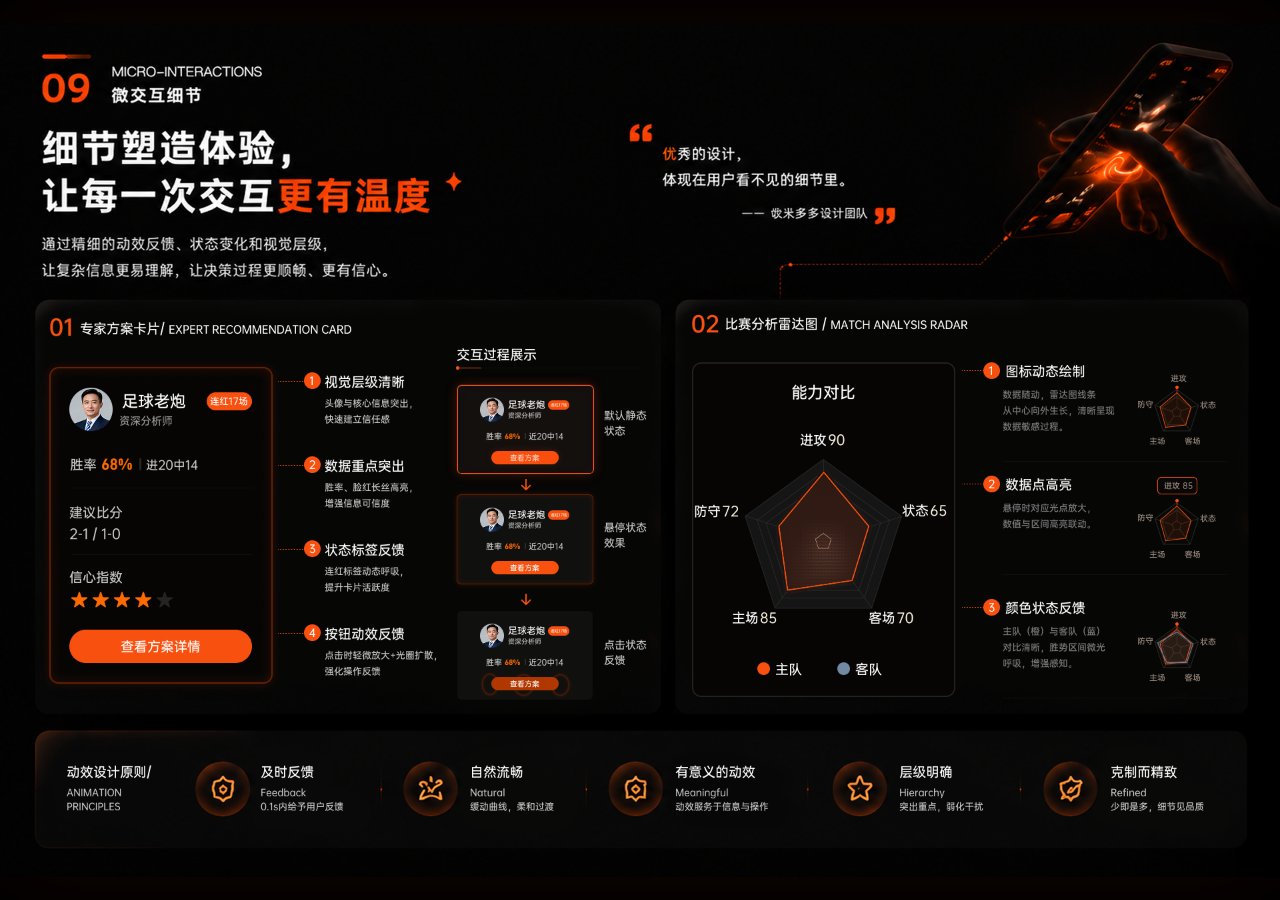
==== assets/shoumi-case/core-pages-interactive/index.html @ 094532be "Publish latest portfolio update" ====
<!doctype html>
<html lang="en">
  <head>
    <meta charset="UTF-8" />
    <meta name="viewport" content="width=device-width, initial-scale=1.0" />
    <link rel="preconnect" href="https://fonts.googleapis.com" />
    <link rel="preconnect" href="https://fonts.gstatic.com" crossorigin />
    <link href="https://fonts.googleapis.com/css2?family=Instrument+Serif:ital@0;1&display=swap" rel="stylesheet" />
    <title>Lumora</title>
    <script type="module" crossorigin src="./assets/index-BrteNbZT.js"></script>
    <link rel="stylesheet" crossorigin href="./assets/index-B46qWle8.css">
  </head>
  <body>
    <div id="root"></div>
  </body>
</html>
---- assets/shoumi-case/core-pages-interactive/assets/index-B46qWle8.css ----
*,:before,:after,::backdrop{--tw-border-spacing-x:0;--tw-border-spacing-y:0;--tw-translate-x:0;--tw-translate-y:0;--tw-rotate:0;--tw-skew-x:0;--tw-skew-y:0;--tw-scale-x:1;--tw-scale-y:1;--tw-pan-x: ;--tw-pan-y: ;--tw-pinch-zoom: ;--tw-scroll-snap-strictness:proximity;--tw-gradient-from-position: ;--tw-gradient-via-position: ;--tw-gradient-to-position: ;--tw-ordinal: ;--tw-slashed-zero: ;--tw-numeric-figure: ;--tw-numeric-spacing: ;--tw-numeric-fraction: ;--tw-ring-inset: ;--tw-ring-offset-width:0px;--tw-ring-offset-color:#fff;--tw-ring-color:#3b82f680;--tw-ring-offset-shadow:0 0 #0000;--tw-ring-shadow:0 0 #0000;--tw-shadow:0 0 #0000;--tw-shadow-colored:0 0 #0000;--tw-blur: ;--tw-brightness: ;--tw-contrast: ;--tw-grayscale: ;--tw-hue-rotate: ;--tw-invert: ;--tw-saturate: ;--tw-sepia: ;--tw-drop-shadow: ;--tw-backdrop-blur: ;--tw-backdrop-brightness: ;--tw-backdrop-contrast: ;--tw-backdrop-grayscale: ;--tw-backdrop-hue-rotate: ;--tw-backdrop-invert: ;--tw-backdrop-opacity: ;--tw-backdrop-saturate: ;--tw-backdrop-sepia: ;--tw-contain-size: ;--tw-contain-layout: ;--tw-contain-paint: ;--tw-contain-style: }*,:before,:after{box-sizing:border-box;border:0 solid #e5e7eb}:before,:after{--tw-content:""}html,:host{-webkit-text-size-adjust:100%;tab-size:4;font-feature-settings:normal;font-variation-settings:normal;-webkit-tap-highlight-color:transparent;font-family:ui-sans-serif,system-ui,sans-serif,Apple Color Emoji,Segoe UI Emoji,Segoe UI Symbol,Noto Color Emoji;line-height:1.5}body{line-height:inherit;margin:0}hr{height:0;color:inherit;border-top-width:1px}abbr:where([title]){-webkit-text-decoration:underline dotted;text-decoration:underline dotted}h1,h2,h3,h4,h5,h6{font-size:inherit;font-weight:inherit}a{color:inherit;-webkit-text-decoration:inherit;text-decoration:inherit}b,strong{font-weight:bolder}code,kbd,samp,pre{font-feature-settings:normal;font-variation-settings:normal;font-family:ui-monospace,SFMono-Regular,Menlo,Monaco,Consolas,Liberation Mono,Courier New,monospace;font-size:1em}small{font-size:80%}sub,sup{vertical-align:baseline;font-size:75%;line-height:0;position:relative}sub{bottom:-.25em}sup{top:-.5em}table{text-indent:0;border-color:inherit;border-collapse:collapse}button,input,optgroup,select,textarea{font-feature-settings:inherit;font-variation-settings:inherit;font-family:inherit;font-size:100%;font-weight:inherit;line-height:inherit;letter-spacing:inherit;color:inherit;margin:0;padding:0}button,select{text-transform:none}button,input:where([type=button]),input:where([type=reset]),input:where([type=submit]){-webkit-appearance:button;background-color:#0000;background-image:none}:-moz-focusring{outline:auto}:-moz-ui-invalid{box-shadow:none}progress{vertical-align:baseline}::-webkit-inner-spin-button{height:auto}::-webkit-outer-spin-button{height:auto}[type=search]{-webkit-appearance:textfield;outline-offset:-2px}::-webkit-search-decoration{-webkit-appearance:none}::-webkit-file-upload-button{-webkit-appearance:button;font:inherit}summary{display:list-item}blockquote,dl,dd,h1,h2,h3,h4,h5,h6,hr,figure,p,pre{margin:0}fieldset{margin:0;padding:0}legend{padding:0}ol,ul,menu{margin:0;padding:0;list-style:none}dialog{padding:0}textarea{resize:vertical}input::-moz-placeholder{opacity:1;color:#9ca3af}textarea::-moz-placeholder{opacity:1;color:#9ca3af}input::placeholder,textarea::placeholder{opacity:1;color:#9ca3af}button,[role=button]{cursor:pointer}:disabled{cursor:default}img,svg,video,canvas,audio,iframe,embed,object{vertical-align:middle;display:block}img,video{max-width:100%;height:auto}[hidden]:where(:not([hidden=until-found])){display:none}:root{color:#f7f4ef;--orange:#ff4b12;--orange-soft:#ff4b1257;--ease-out:cubic-bezier(.16, 1, .3, 1);background:#000;font-family:Inter,ui-sans-serif,system-ui,-apple-system,BlinkMacSystemFont,Segoe UI,sans-serif}*{box-sizing:border-box}html,body,#root{min-width:320px;min-height:100%;margin:0}body{background:radial-gradient(circle at 73% 18%,#ff4b121a,#0000 28%),#000;min-height:100vh;overflow:hidden}.showcase-shell{background:#000;place-items:center;min-height:100vh;display:grid;overflow:hidden}.showcase-stage{aspect-ratio:3/2;background:#030303;width:min(100vw,150vh);position:relative;overflow:hidden;box-shadow:0 0 90px #ff4b1212}.showcase-frame{-o-object-fit:cover;object-fit:cover;-webkit-user-select:none;user-select:none;width:100%;height:100%;position:absolute;inset:0}.expert-card{z-index:3;pointer-events:auto;opacity:1;filter:brightness();width:17.4%;height:36.95%;transition:border-color .36s var(--ease-out), box-shadow .36s var(--ease-out), background-color .36s var(--ease-out), filter .36s var(--ease-out);background:#ff4b1200;border:1px solid #ff4b1200;border-radius:.62vw;position:absolute;top:40.39%;left:3.86%;box-shadow:0 0 #ff4b1200}.expert-card:after{content:"";border-radius:inherit;opacity:0;pointer-events:none;transition:opacity .36s var(--ease-out);background:#ff601c09;position:absolute;inset:0}.expert-card:hover{filter:brightness(1.08);background:#ff4b1205;border-color:#ff5618eb;box-shadow:0 0 0 1px #ff4b120d,0 0 18px #ff4b1238,0 0 42px #ff4b121a}.expert-card:hover:after{opacity:1}.expert-button-hitbox{z-index:1;cursor:pointer;background:0 0;border:0;border-radius:999px;width:84%;height:10.2%;padding:0;position:absolute;bottom:5.9%;left:8%}.expert-button-hitbox:before{content:"";border-radius:inherit;opacity:0;transition:opacity .32s var(--ease-out), background-color .16s var(--ease-out), transform .16s var(--ease-out);background:#ff5f1829;position:absolute;inset:0;transform:scale(1);box-shadow:0 0 18px #ff4b122e}.expert-card:hover .expert-button-hitbox:before{opacity:1}.expert-card.is-pressed .expert-button-hitbox:before{opacity:1;background:#a727093d;transition-duration:.14s;transform:scale(.95)}.process-demo,.radar-motion,.principles{pointer-events:none;position:absolute;inset:0}.radar-motion{pointer-events:auto}.process-card{pointer-events:auto;opacity:0;width:10.65%;height:10.45%;transition:opacity 1s var(--ease-out), border-color 1s var(--ease-out), box-shadow 1s var(--ease-out), background-color 1s var(--ease-out);border:1px solid #ff4b1200;border-radius:.38vw;position:absolute}.process-card.is-active,.process-card:hover{opacity:1;background:#ff4b1204;border-color:#ff5416e6;box-shadow:0 0 12px #ff4b123d,inset 0 0 12px #ff4b1207}.process-default{top:42.34%;left:35.72%}.process-hover{top:55.31%;left:35.72%}.process-press{top:68.98%;left:35.72%}.process-button{opacity:0;width:49.5%;height:13.5%;transition:opacity 1s var(--ease-out), background-color .18s var(--ease-out), transform .18s var(--ease-out);background:#ff4b1233;border-radius:999px;position:absolute;bottom:11.5%;left:25.5%;transform:scale(1);box-shadow:0 0 10px #ff4b1229}.process-card.is-active .process-button,.process-card:hover .process-button{opacity:1}.process-press.is-active .process-button{animation:pressButton .16s var(--ease-out) both}.process-card:active .process-button{opacity:1;background:#9824084d;transition-duration:.12s;transform:scale(.95)}.radar-motion{width:20.73%;height:27.73%;inset:51.17% auto auto 54.06%;overflow:visible}.radar-fill-layer,.radar-line-image{transform-origin:50%;width:57.8%;height:69%;animation:radarLineExpand 2s var(--ease-out) forwards;will-change:transform, opacity;position:absolute;top:-1.6%;left:18.1%}.radar-fill-layer{clip-path:polygon(54.7% 9.9%,84% 43.1%,73.1% 76%,31.4% 82.2%,24.9% 44.5%);filter:drop-shadow(0 0 10px #ff4b1214);background:#ff4b121a}.radar-line-image{-o-object-fit:contain;object-fit:contain}.principle-glow{--loop-delay:0s;aspect-ratio:1;opacity:.22;width:4.35%;animation:6.4s ease-out infinite iconLight;animation-delay:var(--loop-delay);background:radial-gradient(circle,#ff5e1824,#ff4b1206 58%,#0000 74%);border-radius:50%;position:absolute;top:86.55%;box-shadow:0 0 #ff4b1200}.principle-glow:after{content:"";border-radius:inherit;opacity:0;animation:halo 6.4s var(--ease-out) infinite;animation-delay:var(--loop-delay);border:1px solid #ff6f2b6b;position:absolute;inset:-16%;box-shadow:0 0 14px #ff4b1224}.principle-glow:before{content:"";border-radius:inherit;opacity:0;animation:6.4s ease-out infinite iconCorePulse;animation-delay:var(--loop-delay);background:radial-gradient(circle,#ff4b122e,#0000 62%);position:absolute;inset:8%}.principle-glow:first-child{left:15.18%}.principle-glow:nth-child(2){left:31.45%}.principle-glow:nth-child(3){left:47.31%}.principle-glow:nth-child(4){left:64.86%}.principle-glow:nth-child(5){left:81.55%}@keyframes pressButton{0%{background:#ff4b1233;transform:scale(1)}52%{background:#9824084d;transform:scale(.95)}to{background:#ff4b1233;transform:scale(1)}}@keyframes radarLineExpand{0%{opacity:0;transform:scale(.04)}18%{opacity:1}to{transform:scale(1)}}@keyframes iconLight{0%,78%,to{opacity:.14;filter:brightness();box-shadow:0 0 #ff4b1200}14%,26%{opacity:.48;filter:brightness(1.08);box-shadow:0 0 12px #ff4b124d,0 0 28px #ff4b121a}}@keyframes halo{0%,8%,74%,to{opacity:0;border-color:#ff6f2b33;transform:scale(.72)}15%{opacity:.46;border-color:#ff6f2b75;transform:scale(.88)}34%{opacity:.2;border-color:#ff6f2b33;transform:scale(1.28)}52%{opacity:0;border-color:#ff6f2b00;transform:scale(1.86)}}@keyframes iconCorePulse{0%,10%,70%,to{opacity:0;transform:scale(.86)}18%,28%{opacity:.34;transform:scale(1)}46%{opacity:0;transform:scale(1.12)}}@media (prefers-reduced-motion:reduce){*,:before,:after{scroll-behavior:auto!important;transition-duration:1ms!important;animation-duration:1ms!important;animation-iteration-count:1!important}}
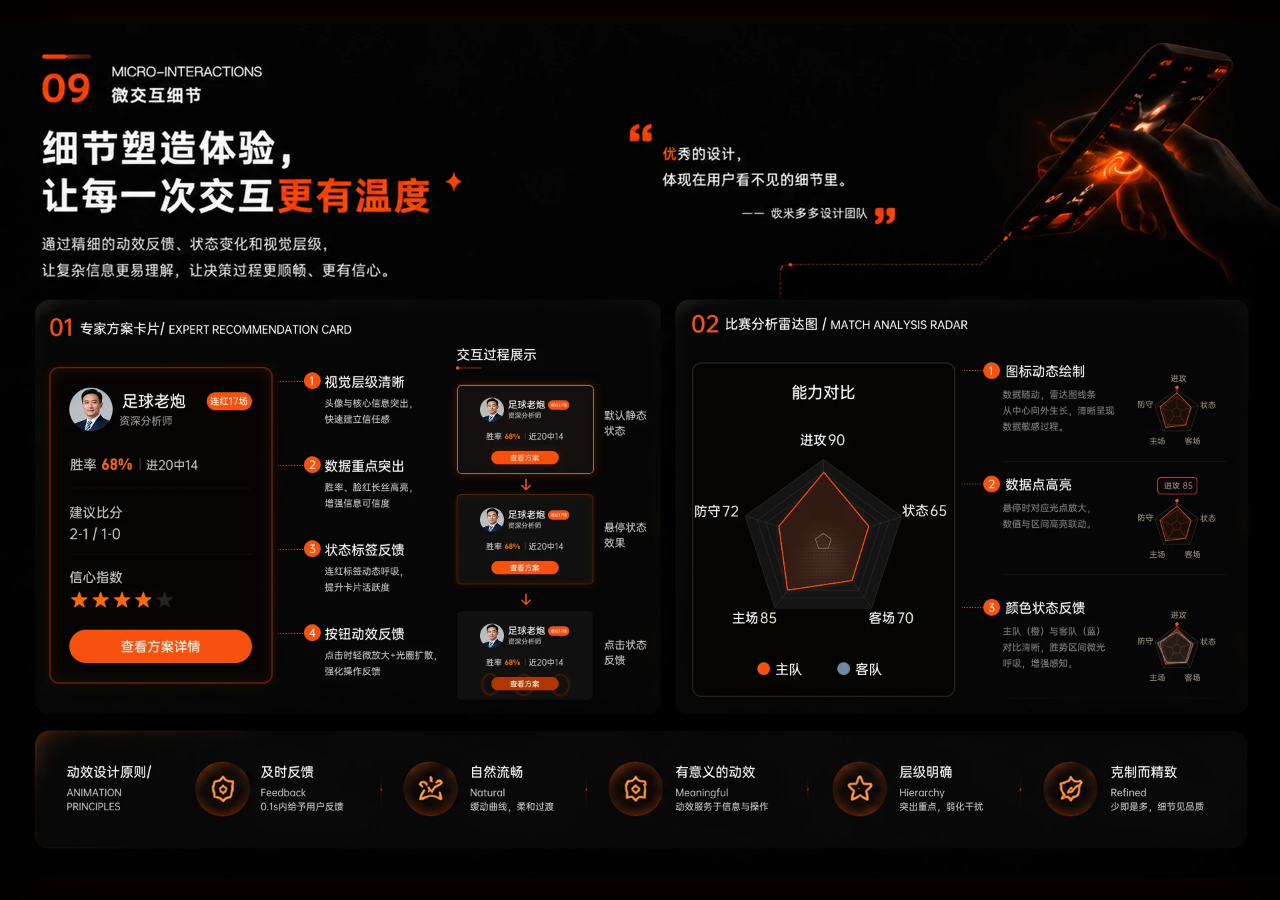
==== commit 8a4f9cff: "Fix portfolio interactions and breadcrumbs" ====
--- a/assets/shoumi-case/core-pages-interactive/index.html
+++ b/assets/shoumi-case/core-pages-interactive/index.html
@@ -7,8 +7,8 @@
     <link rel="preconnect" href="https://fonts.gstatic.com" crossorigin />
     <link href="https://fonts.googleapis.com/css2?family=Instrument+Serif:ital@0;1&display=swap" rel="stylesheet" />
     <title>Lumora</title>
-    <script type="module" crossorigin src="./assets/index-BrteNbZT.js"></script>
-    <link rel="stylesheet" crossorigin href="./assets/index-B46qWle8.css">
+    <script type="module" crossorigin src="./assets/index-BrteNbZT.js?v=20260720-webp-fix"></script>
+    <link rel="stylesheet" crossorigin href="./assets/index-B46qWle8.css?v=20260720-layout-fix">
   </head>
   <body>
     <div id="root"></div>
